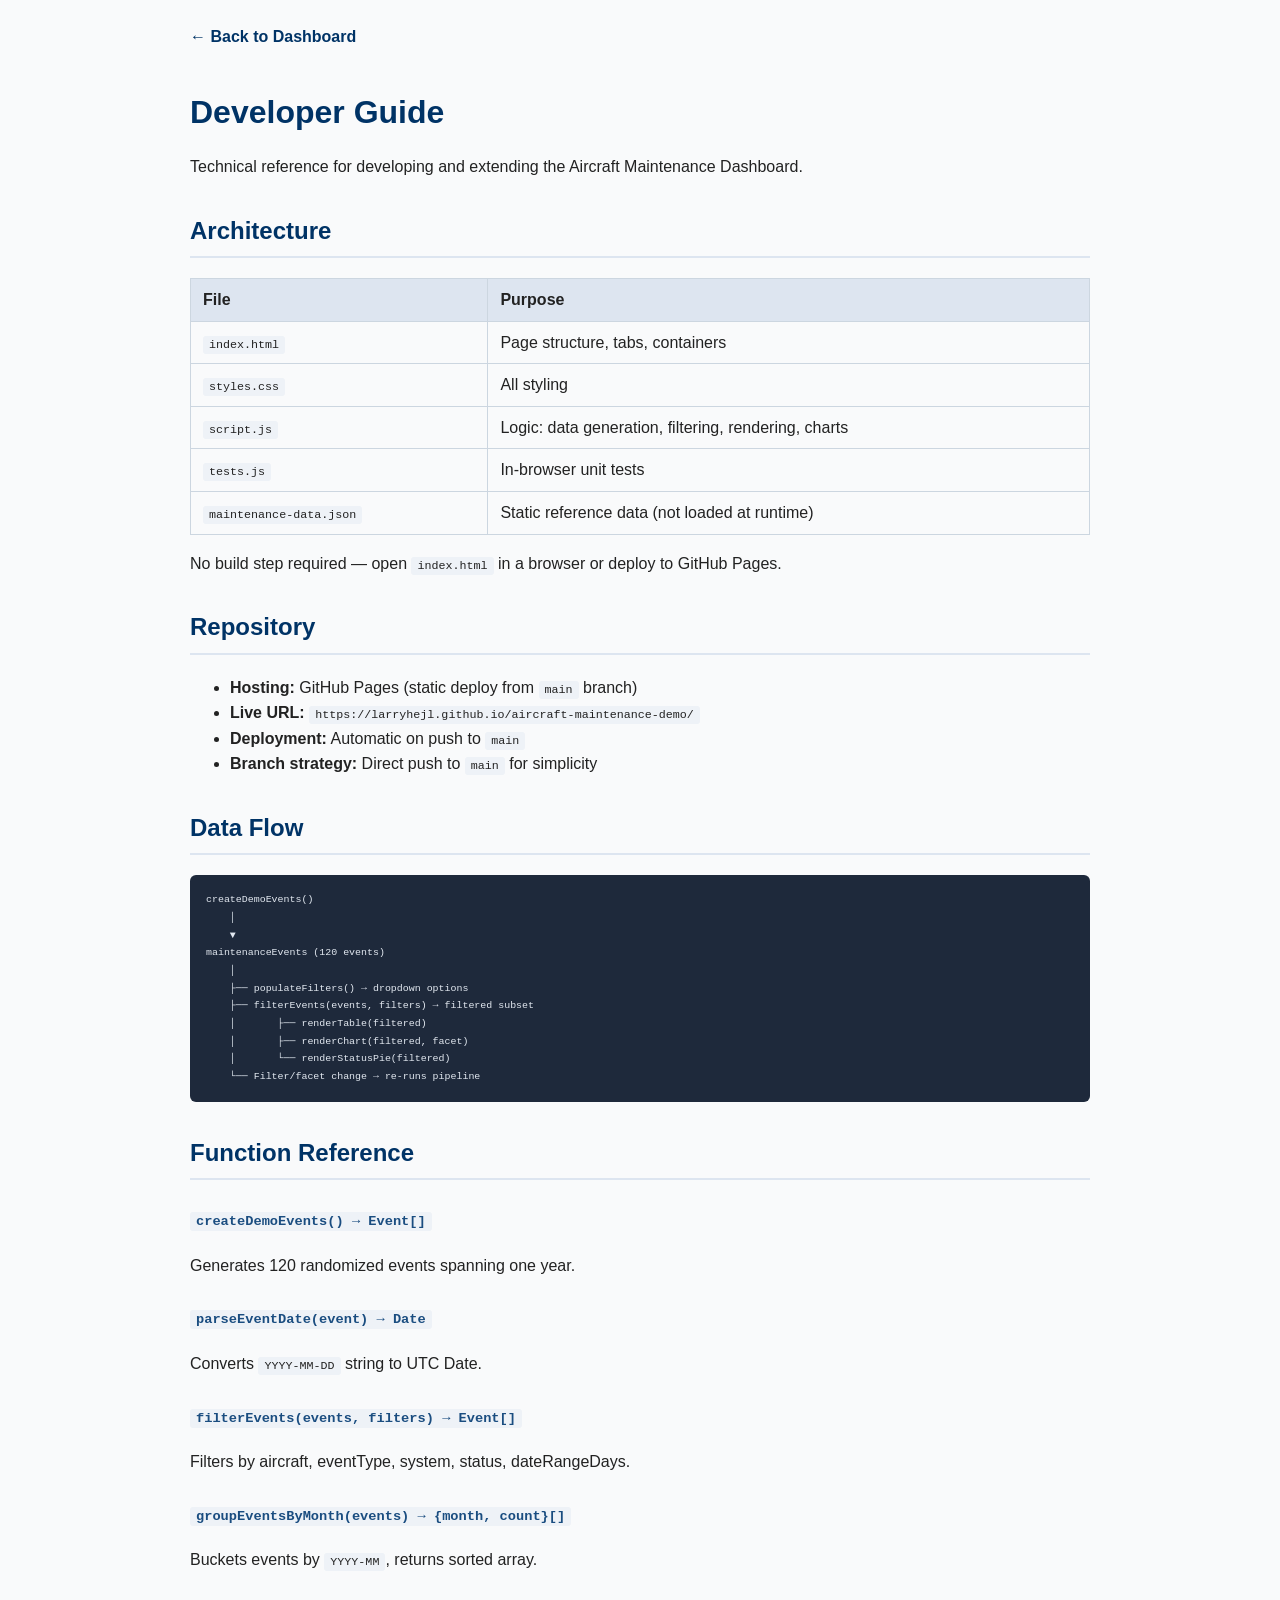
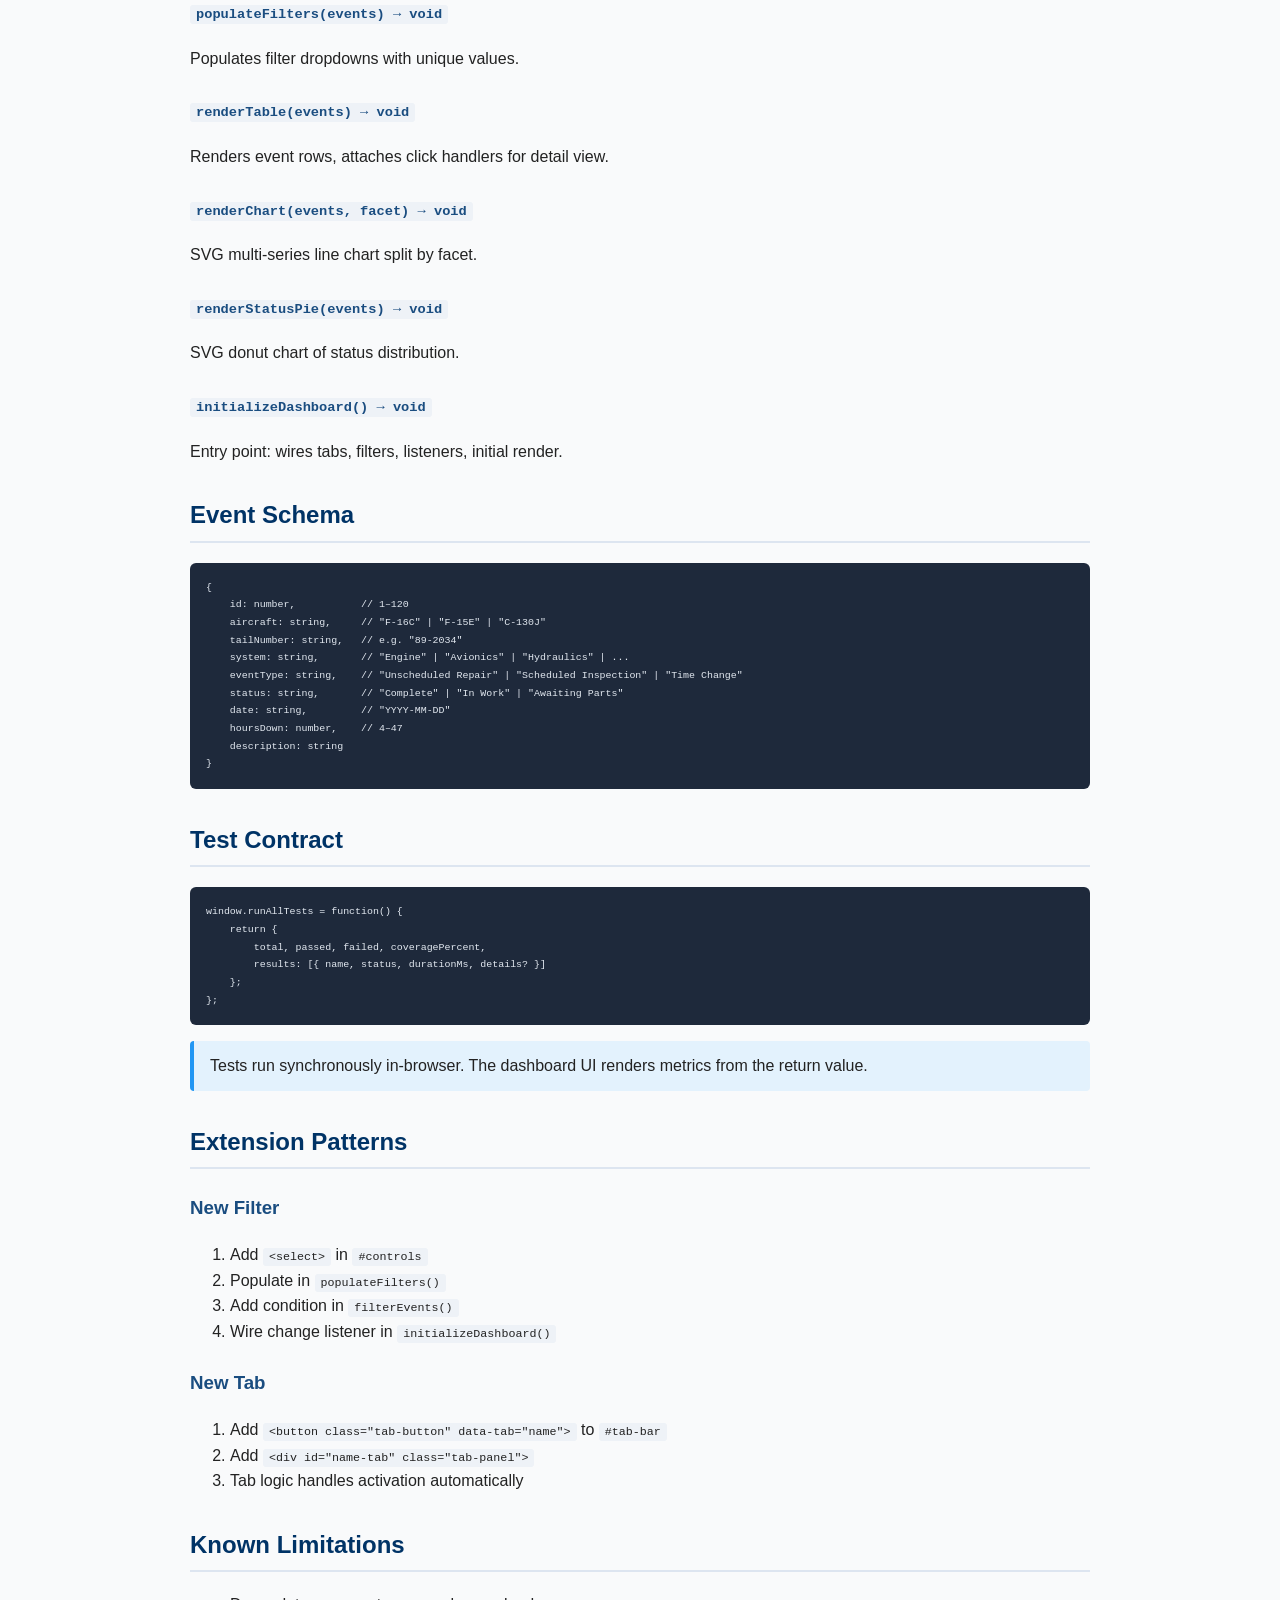
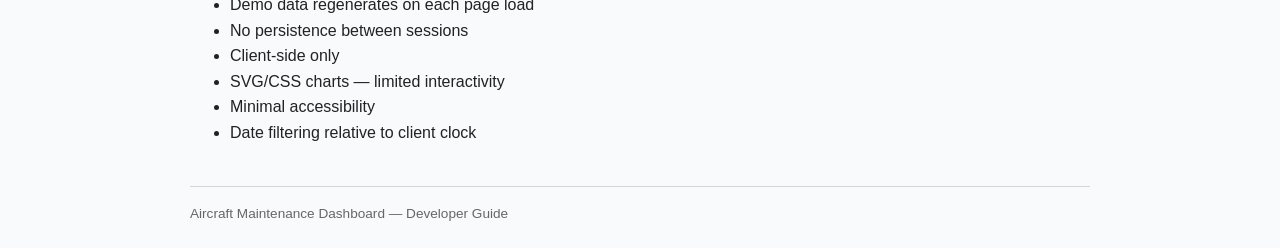
==== developer-guide.html @ bdfa522a "Add user and developer documentation tabs - User guide: filters, charts, test runner, troubleshootin" ====
<!DOCTYPE html>
<html lang="en">
<head>
    <meta charset="UTF-8" />
    <meta name="viewport" content="width=device-width, initial-scale=1.0" />
    <title>Developer Guide — Aircraft Maintenance Dashboard</title>
    <style>
        body { margin: 0; padding: 24px 32px; font-family: Arial, sans-serif; background: #f9fafb; color: #222; line-height: 1.6; max-width: 900px; margin: 0 auto; }
        h1 { color: #003366; margin-bottom: 4px; }
        h2 { color: #003366; border-bottom: 2px solid #dde5f0; padding-bottom: 6px; margin-top: 32px; }
        h3 { color: #1a4d80; margin-top: 24px; }
        a.back-link { display: inline-block; margin-bottom: 16px; color: #003366; text-decoration: none; font-weight: bold; }
        a.back-link:hover { text-decoration: underline; }
        table { border-collapse: collapse; width: 100%; margin: 12px 0; }
        th, td { border: 1px solid #ccd6e0; padding: 8px 12px; text-align: left; }
        th { background: #dde5f0; }
        code { background: #eef2f7; padding: 2px 6px; border-radius: 3px; font-size: 0.9em; }
        pre { background: #1e293b; color: #e2e8f0; padding: 16px; border-radius: 6px; overflow-x: auto; font-size: 0.85em; }
        pre code { background: none; padding: 0; color: inherit; }
        .note { background: #e3f2fd; border-left: 4px solid #2196f3; padding: 12px 16px; margin: 16px 0; border-radius: 4px; }
    </style>
</head>
<body>
    <a href="index.html" class="back-link">&larr; Back to Dashboard</a>
    <h1>Developer Guide</h1>
    <p>Technical reference for developing and extending the Aircraft Maintenance Dashboard.</p>

    <h2>Architecture</h2>
    <table>
        <thead><tr><th>File</th><th>Purpose</th></tr></thead>
        <tbody>
            <tr><td><code>index.html</code></td><td>Page structure, tabs, containers</td></tr>
            <tr><td><code>styles.css</code></td><td>All styling</td></tr>
            <tr><td><code>script.js</code></td><td>Logic: data generation, filtering, rendering, charts</td></tr>
            <tr><td><code>tests.js</code></td><td>In-browser unit tests</td></tr>
            <tr><td><code>maintenance-data.json</code></td><td>Static reference data (not loaded at runtime)</td></tr>
        </tbody>
    </table>
    <p>No build step required — open <code>index.html</code> in a browser or deploy to GitHub Pages.</p>

    <h2>Repository</h2>
    <ul>
        <li><strong>Hosting:</strong> GitHub Pages (static deploy from <code>main</code> branch)</li>
        <li><strong>Live URL:</strong> <code>https://larryhejl.github.io/aircraft-maintenance-demo/</code></li>
        <li><strong>Deployment:</strong> Automatic on push to <code>main</code></li>
        <li><strong>Branch strategy:</strong> Direct push to <code>main</code> for simplicity</li>
    </ul>

    <h2>Data Flow</h2>
    <pre><code>createDemoEvents()
    │
    ▼
maintenanceEvents (120 events)
    │
    ├── populateFilters() → dropdown options
    ├── filterEvents(events, filters) → filtered subset
    │       ├── renderTable(filtered)
    │       ├── renderChart(filtered, facet)
    │       └── renderStatusPie(filtered)
    └── Filter/facet change → re-runs pipeline</code></pre>

    <h2>Function Reference</h2>
    <h3><code>createDemoEvents() → Event[]</code></h3>
    <p>Generates 120 randomized events spanning one year.</p>

    <h3><code>parseEventDate(event) → Date</code></h3>
    <p>Converts <code>YYYY-MM-DD</code> string to UTC Date.</p>

    <h3><code>filterEvents(events, filters) → Event[]</code></h3>
    <p>Filters by aircraft, eventType, system, status, dateRangeDays.</p>

    <h3><code>groupEventsByMonth(events) → {month, count}[]</code></h3>
    <p>Buckets events by <code>YYYY-MM</code>, returns sorted array.</p>

    <h3><code>populateFilters(events) → void</code></h3>
    <p>Populates filter dropdowns with unique values.</p>

    <h3><code>renderTable(events) → void</code></h3>
    <p>Renders event rows, attaches click handlers for detail view.</p>

    <h3><code>renderChart(events, facet) → void</code></h3>
    <p>SVG multi-series line chart split by facet.</p>

    <h3><code>renderStatusPie(events) → void</code></h3>
    <p>SVG donut chart of status distribution.</p>

    <h3><code>initializeDashboard() → void</code></h3>
    <p>Entry point: wires tabs, filters, listeners, initial render.</p>

    <h2>Event Schema</h2>
    <pre><code>{
    id: number,           // 1–120
    aircraft: string,     // "F-16C" | "F-15E" | "C-130J"
    tailNumber: string,   // e.g. "89-2034"
    system: string,       // "Engine" | "Avionics" | "Hydraulics" | ...
    eventType: string,    // "Unscheduled Repair" | "Scheduled Inspection" | "Time Change"
    status: string,       // "Complete" | "In Work" | "Awaiting Parts"
    date: string,         // "YYYY-MM-DD"
    hoursDown: number,    // 4–47
    description: string
}</code></pre>

    <h2>Test Contract</h2>
    <pre><code>window.runAllTests = function() {
    return {
        total, passed, failed, coveragePercent,
        results: [{ name, status, durationMs, details? }]
    };
};</code></pre>
    <div class="note">Tests run synchronously in-browser. The dashboard UI renders metrics from the return value.</div>

    <h2>Extension Patterns</h2>
    <h3>New Filter</h3>
    <ol>
        <li>Add <code>&lt;select&gt;</code> in <code>#controls</code></li>
        <li>Populate in <code>populateFilters()</code></li>
        <li>Add condition in <code>filterEvents()</code></li>
        <li>Wire change listener in <code>initializeDashboard()</code></li>
    </ol>
    <h3>New Tab</h3>
    <ol>
        <li>Add <code>&lt;button class="tab-button" data-tab="name"&gt;</code> to <code>#tab-bar</code></li>
        <li>Add <code>&lt;div id="name-tab" class="tab-panel"&gt;</code></li>
        <li>Tab logic handles activation automatically</li>
    </ol>

    <h2>Known Limitations</h2>
    <ul>
        <li>Demo data regenerates on each page load</li>
        <li>No persistence between sessions</li>
        <li>Client-side only</li>
        <li>SVG/CSS charts — limited interactivity</li>
        <li>Minimal accessibility</li>
        <li>Date filtering relative to client clock</li>
    </ul>

    <footer style="margin-top: 40px; padding-top: 16px; border-top: 1px solid #ccd6e0; color: #666; font-size: 0.85rem;">
        Aircraft Maintenance Dashboard &mdash; Developer Guide
    </footer>
</body>
</html>
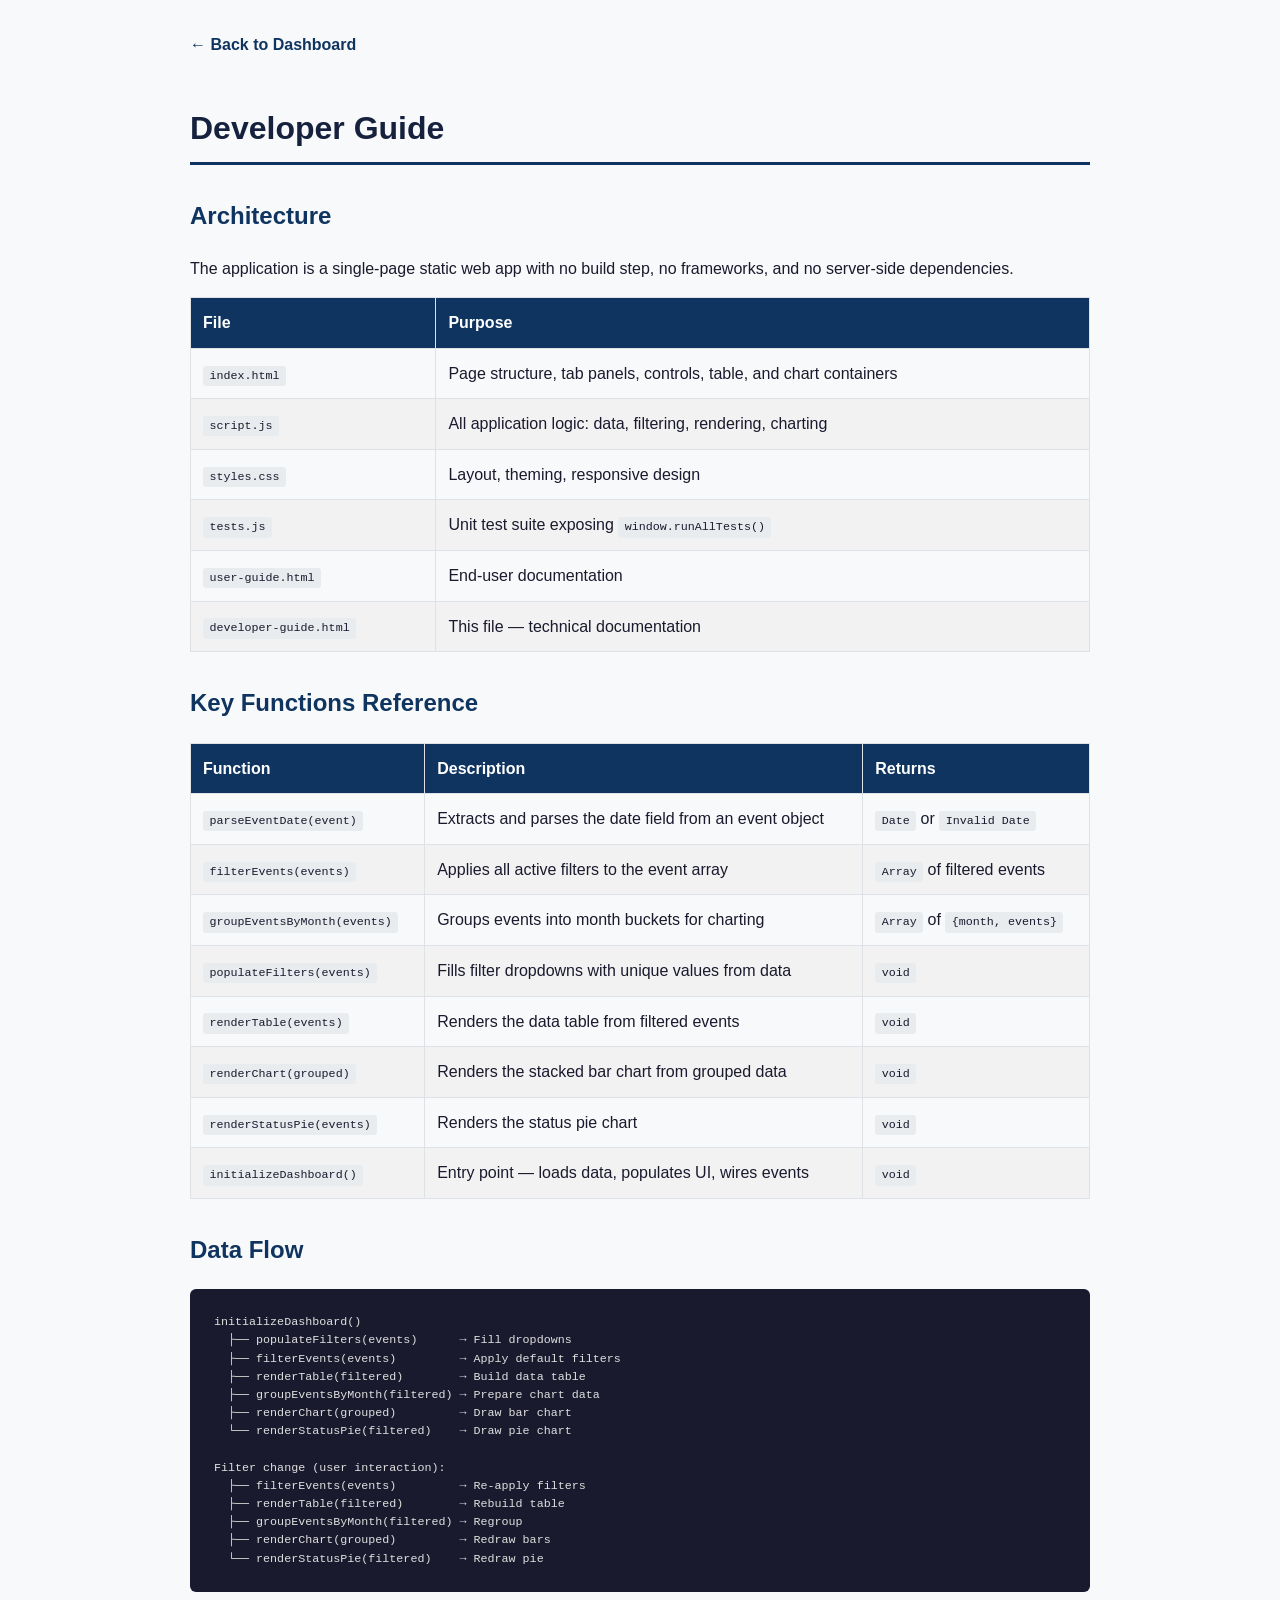
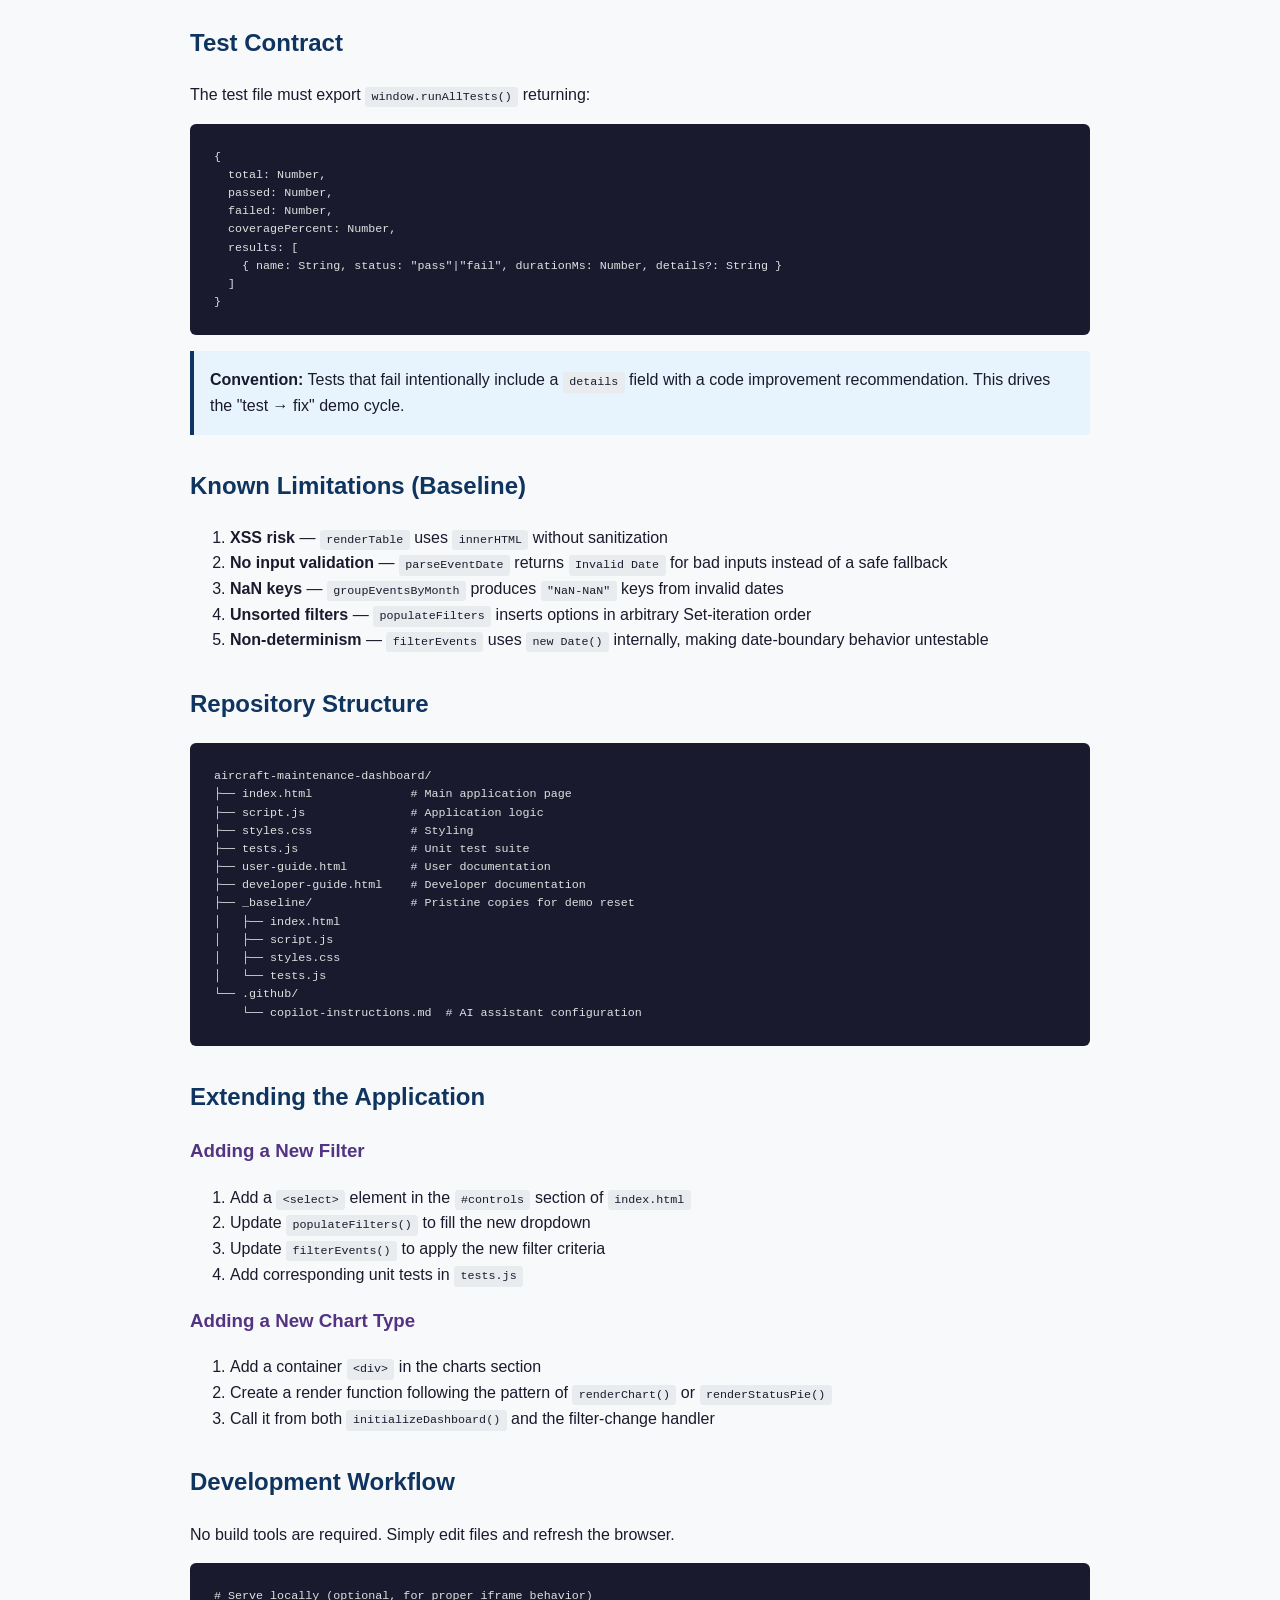
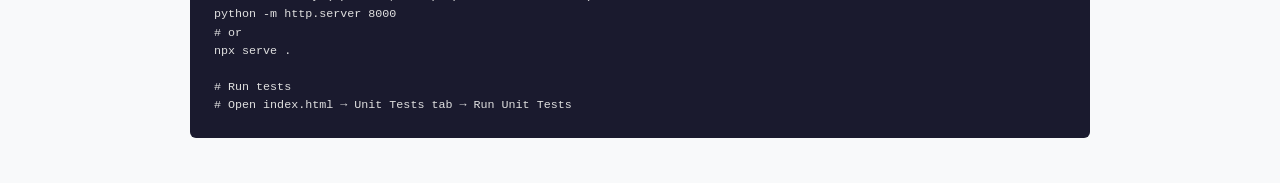
==== commit 317cf76c: "Add documentation, unit tests, and code quality fixes - Added user-guide.html and developer-guide.ht" ====
--- a/developer-guide.html
+++ b/developer-guide.html
@@ -5,137 +5,137 @@
     <meta name="viewport" content="width=device-width, initial-scale=1.0" />
     <title>Developer Guide — Aircraft Maintenance Dashboard</title>
     <style>
-        body { margin: 0; padding: 24px 32px; font-family: Arial, sans-serif; background: #f9fafb; color: #222; line-height: 1.6; max-width: 900px; margin: 0 auto; }
-        h1 { color: #003366; margin-bottom: 4px; }
-        h2 { color: #003366; border-bottom: 2px solid #dde5f0; padding-bottom: 6px; margin-top: 32px; }
-        h3 { color: #1a4d80; margin-top: 24px; }
-        a.back-link { display: inline-block; margin-bottom: 16px; color: #003366; text-decoration: none; font-weight: bold; }
-        a.back-link:hover { text-decoration: underline; }
-        table { border-collapse: collapse; width: 100%; margin: 12px 0; }
-        th, td { border: 1px solid #ccd6e0; padding: 8px 12px; text-align: left; }
-        th { background: #dde5f0; }
-        code { background: #eef2f7; padding: 2px 6px; border-radius: 3px; font-size: 0.9em; }
-        pre { background: #1e293b; color: #e2e8f0; padding: 16px; border-radius: 6px; overflow-x: auto; font-size: 0.85em; }
-        pre code { background: none; padding: 0; color: inherit; }
-        .note { background: #e3f2fd; border-left: 4px solid #2196f3; padding: 12px 16px; margin: 16px 0; border-radius: 4px; }
+        body { font-family: -apple-system, BlinkMacSystemFont, 'Segoe UI', Roboto, sans-serif; line-height: 1.6; max-width: 900px; margin: 0 auto; padding: 2rem; color: #1a1a2e; background: #f8f9fa; }
+        h1 { color: #16213e; border-bottom: 3px solid #0f3460; padding-bottom: 0.5rem; }
+        h2 { color: #0f3460; margin-top: 2rem; }
+        h3 { color: #533483; }
+        .back-link { display: inline-block; margin-bottom: 1.5rem; color: #0f3460; text-decoration: none; font-weight: 600; }
+        .back-link:hover { text-decoration: underline; }
+        code { background: #e9ecef; padding: 0.2rem 0.4rem; border-radius: 3px; font-size: 0.9em; }
+        pre { background: #1a1a2e; color: #e0e0e0; padding: 1.5rem; border-radius: 6px; overflow-x: auto; line-height: 1.4; }
+        pre code { background: none; color: inherit; padding: 0; }
+        .note { background: #e8f4fd; border-left: 4px solid #0f3460; padding: 1rem; margin: 1rem 0; border-radius: 0 4px 4px 0; }
+        table { border-collapse: collapse; width: 100%; margin: 1rem 0; }
+        th, td { border: 1px solid #dee2e6; padding: 0.75rem; text-align: left; }
+        th { background: #0f3460; color: white; }
+        tr:nth-child(even) { background: #f2f2f2; }
     </style>
 </head>
 <body>
-    <a href="index.html" class="back-link">&larr; Back to Dashboard</a>
+    <a href="index.html" class="back-link">← Back to Dashboard</a>
     <h1>Developer Guide</h1>
-    <p>Technical reference for developing and extending the Aircraft Maintenance Dashboard.</p>
 
     <h2>Architecture</h2>
+    <p>The application is a single-page static web app with no build step, no frameworks, and no server-side dependencies.</p>
     <table>
-        <thead><tr><th>File</th><th>Purpose</th></tr></thead>
+        <thead>
+            <tr><th>File</th><th>Purpose</th></tr>
+        </thead>
         <tbody>
-            <tr><td><code>index.html</code></td><td>Page structure, tabs, containers</td></tr>
-            <tr><td><code>styles.css</code></td><td>All styling</td></tr>
-            <tr><td><code>script.js</code></td><td>Logic: data generation, filtering, rendering, charts</td></tr>
-            <tr><td><code>tests.js</code></td><td>In-browser unit tests</td></tr>
-            <tr><td><code>maintenance-data.json</code></td><td>Static reference data (not loaded at runtime)</td></tr>
+            <tr><td><code>index.html</code></td><td>Page structure, tab panels, controls, table, and chart containers</td></tr>
+            <tr><td><code>script.js</code></td><td>All application logic: data, filtering, rendering, charting</td></tr>
+            <tr><td><code>styles.css</code></td><td>Layout, theming, responsive design</td></tr>
+            <tr><td><code>tests.js</code></td><td>Unit test suite exposing <code>window.runAllTests()</code></td></tr>
+            <tr><td><code>user-guide.html</code></td><td>End-user documentation</td></tr>
+            <tr><td><code>developer-guide.html</code></td><td>This file — technical documentation</td></tr>
         </tbody>
     </table>
-    <p>No build step required — open <code>index.html</code> in a browser or deploy to GitHub Pages.</p>
 
-    <h2>Repository</h2>
-    <ul>
-        <li><strong>Hosting:</strong> GitHub Pages (static deploy from <code>main</code> branch)</li>
-        <li><strong>Live URL:</strong> <code>https://larryhejl.github.io/aircraft-maintenance-demo/</code></li>
-        <li><strong>Deployment:</strong> Automatic on push to <code>main</code></li>
-        <li><strong>Branch strategy:</strong> Direct push to <code>main</code> for simplicity</li>
-    </ul>
+    <h2>Key Functions Reference</h2>
+    <table>
+        <thead>
+            <tr><th>Function</th><th>Description</th><th>Returns</th></tr>
+        </thead>
+        <tbody>
+            <tr><td><code>parseEventDate(event)</code></td><td>Extracts and parses the date field from an event object</td><td><code>Date</code> or <code>Invalid Date</code></td></tr>
+            <tr><td><code>filterEvents(events)</code></td><td>Applies all active filters to the event array</td><td><code>Array</code> of filtered events</td></tr>
+            <tr><td><code>groupEventsByMonth(events)</code></td><td>Groups events into month buckets for charting</td><td><code>Array</code> of <code>{month, events}</code></td></tr>
+            <tr><td><code>populateFilters(events)</code></td><td>Fills filter dropdowns with unique values from data</td><td><code>void</code></td></tr>
+            <tr><td><code>renderTable(events)</code></td><td>Renders the data table from filtered events</td><td><code>void</code></td></tr>
+            <tr><td><code>renderChart(grouped)</code></td><td>Renders the stacked bar chart from grouped data</td><td><code>void</code></td></tr>
+            <tr><td><code>renderStatusPie(events)</code></td><td>Renders the status pie chart</td><td><code>void</code></td></tr>
+            <tr><td><code>initializeDashboard()</code></td><td>Entry point — loads data, populates UI, wires events</td><td><code>void</code></td></tr>
+        </tbody>
+    </table>
 
     <h2>Data Flow</h2>
-    <pre><code>createDemoEvents()
-    │
-    ▼
-maintenanceEvents (120 events)
-    │
-    ├── populateFilters() → dropdown options
-    ├── filterEvents(events, filters) → filtered subset
-    │       ├── renderTable(filtered)
-    │       ├── renderChart(filtered, facet)
-    │       └── renderStatusPie(filtered)
-    └── Filter/facet change → re-runs pipeline</code></pre>
+    <pre><code>initializeDashboard()
+  ├── populateFilters(events)      → Fill dropdowns
+  ├── filterEvents(events)         → Apply default filters
+  ├── renderTable(filtered)        → Build data table
+  ├── groupEventsByMonth(filtered) → Prepare chart data
+  ├── renderChart(grouped)         → Draw bar chart
+  └── renderStatusPie(filtered)    → Draw pie chart
 
-    <h2>Function Reference</h2>
-    <h3><code>createDemoEvents() → Event[]</code></h3>
-    <p>Generates 120 randomized events spanning one year.</p>
-
-    <h3><code>parseEventDate(event) → Date</code></h3>
-    <p>Converts <code>YYYY-MM-DD</code> string to UTC Date.</p>
-
-    <h3><code>filterEvents(events, filters) → Event[]</code></h3>
-    <p>Filters by aircraft, eventType, system, status, dateRangeDays.</p>
-
-    <h3><code>groupEventsByMonth(events) → {month, count}[]</code></h3>
-    <p>Buckets events by <code>YYYY-MM</code>, returns sorted array.</p>
-
-    <h3><code>populateFilters(events) → void</code></h3>
-    <p>Populates filter dropdowns with unique values.</p>
-
-    <h3><code>renderTable(events) → void</code></h3>
-    <p>Renders event rows, attaches click handlers for detail view.</p>
-
-    <h3><code>renderChart(events, facet) → void</code></h3>
-    <p>SVG multi-series line chart split by facet.</p>
-
-    <h3><code>renderStatusPie(events) → void</code></h3>
-    <p>SVG donut chart of status distribution.</p>
-
-    <h3><code>initializeDashboard() → void</code></h3>
-    <p>Entry point: wires tabs, filters, listeners, initial render.</p>
-
-    <h2>Event Schema</h2>
-    <pre><code>{
-    id: number,           // 1–120
-    aircraft: string,     // "F-16C" | "F-15E" | "C-130J"
-    tailNumber: string,   // e.g. "89-2034"
-    system: string,       // "Engine" | "Avionics" | "Hydraulics" | ...
-    eventType: string,    // "Unscheduled Repair" | "Scheduled Inspection" | "Time Change"
-    status: string,       // "Complete" | "In Work" | "Awaiting Parts"
-    date: string,         // "YYYY-MM-DD"
-    hoursDown: number,    // 4–47
-    description: string
-}</code></pre>
+Filter change (user interaction):
+  ├── filterEvents(events)         → Re-apply filters
+  ├── renderTable(filtered)        → Rebuild table
+  ├── groupEventsByMonth(filtered) → Regroup
+  ├── renderChart(grouped)         → Redraw bars
+  └── renderStatusPie(filtered)    → Redraw pie</code></pre>
 
     <h2>Test Contract</h2>
-    <pre><code>window.runAllTests = function() {
-    return {
-        total, passed, failed, coveragePercent,
-        results: [{ name, status, durationMs, details? }]
-    };
-};</code></pre>
-    <div class="note">Tests run synchronously in-browser. The dashboard UI renders metrics from the return value.</div>
+    <p>The test file must export <code>window.runAllTests()</code> returning:</p>
+    <pre><code>{
+  total: Number,
+  passed: Number,
+  failed: Number,
+  coveragePercent: Number,
+  results: [
+    { name: String, status: "pass"|"fail", durationMs: Number, details?: String }
+  ]
+}</code></pre>
+    <div class="note"><strong>Convention:</strong> Tests that fail intentionally include a <code>details</code> field with a code improvement recommendation. This drives the "test → fix" demo cycle.</div>
 
-    <h2>Extension Patterns</h2>
-    <h3>New Filter</h3>
+    <h2>Known Limitations (Baseline)</h2>
     <ol>
-        <li>Add <code>&lt;select&gt;</code> in <code>#controls</code></li>
-        <li>Populate in <code>populateFilters()</code></li>
-        <li>Add condition in <code>filterEvents()</code></li>
-        <li>Wire change listener in <code>initializeDashboard()</code></li>
-    </ol>
-    <h3>New Tab</h3>
-    <ol>
-        <li>Add <code>&lt;button class="tab-button" data-tab="name"&gt;</code> to <code>#tab-bar</code></li>
-        <li>Add <code>&lt;div id="name-tab" class="tab-panel"&gt;</code></li>
-        <li>Tab logic handles activation automatically</li>
+        <li><strong>XSS risk</strong> — <code>renderTable</code> uses <code>innerHTML</code> without sanitization</li>
+        <li><strong>No input validation</strong> — <code>parseEventDate</code> returns <code>Invalid Date</code> for bad inputs instead of a safe fallback</li>
+        <li><strong>NaN keys</strong> — <code>groupEventsByMonth</code> produces <code>"NaN-NaN"</code> keys from invalid dates</li>
+        <li><strong>Unsorted filters</strong> — <code>populateFilters</code> inserts options in arbitrary Set-iteration order</li>
+        <li><strong>Non-determinism</strong> — <code>filterEvents</code> uses <code>new Date()</code> internally, making date-boundary behavior untestable</li>
     </ol>
 
-    <h2>Known Limitations</h2>
-    <ul>
-        <li>Demo data regenerates on each page load</li>
-        <li>No persistence between sessions</li>
-        <li>Client-side only</li>
-        <li>SVG/CSS charts — limited interactivity</li>
-        <li>Minimal accessibility</li>
-        <li>Date filtering relative to client clock</li>
-    </ul>
+    <h2>Repository Structure</h2>
+    <pre><code>aircraft-maintenance-dashboard/
+├── index.html              # Main application page
+├── script.js               # Application logic
+├── styles.css              # Styling
+├── tests.js                # Unit test suite
+├── user-guide.html         # User documentation
+├── developer-guide.html    # Developer documentation
+├── _baseline/              # Pristine copies for demo reset
+│   ├── index.html
+│   ├── script.js
+│   ├── styles.css
+│   └── tests.js
+└── .github/
+    └── copilot-instructions.md  # AI assistant configuration</code></pre>
 
-    <footer style="margin-top: 40px; padding-top: 16px; border-top: 1px solid #ccd6e0; color: #666; font-size: 0.85rem;">
-        Aircraft Maintenance Dashboard &mdash; Developer Guide
-    </footer>
+    <h2>Extending the Application</h2>
+    <h3>Adding a New Filter</h3>
+    <ol>
+        <li>Add a <code>&lt;select&gt;</code> element in the <code>#controls</code> section of <code>index.html</code></li>
+        <li>Update <code>populateFilters()</code> to fill the new dropdown</li>
+        <li>Update <code>filterEvents()</code> to apply the new filter criteria</li>
+        <li>Add corresponding unit tests in <code>tests.js</code></li>
+    </ol>
+
+    <h3>Adding a New Chart Type</h3>
+    <ol>
+        <li>Add a container <code>&lt;div&gt;</code> in the charts section</li>
+        <li>Create a render function following the pattern of <code>renderChart()</code> or <code>renderStatusPie()</code></li>
+        <li>Call it from both <code>initializeDashboard()</code> and the filter-change handler</li>
+    </ol>
+
+    <h2>Development Workflow</h2>
+    <p>No build tools are required. Simply edit files and refresh the browser.</p>
+    <pre><code># Serve locally (optional, for proper iframe behavior)
+python -m http.server 8000
+# or
+npx serve .
+
+# Run tests
+# Open index.html → Unit Tests tab → Run Unit Tests</code></pre>
 </body>
 </html>
